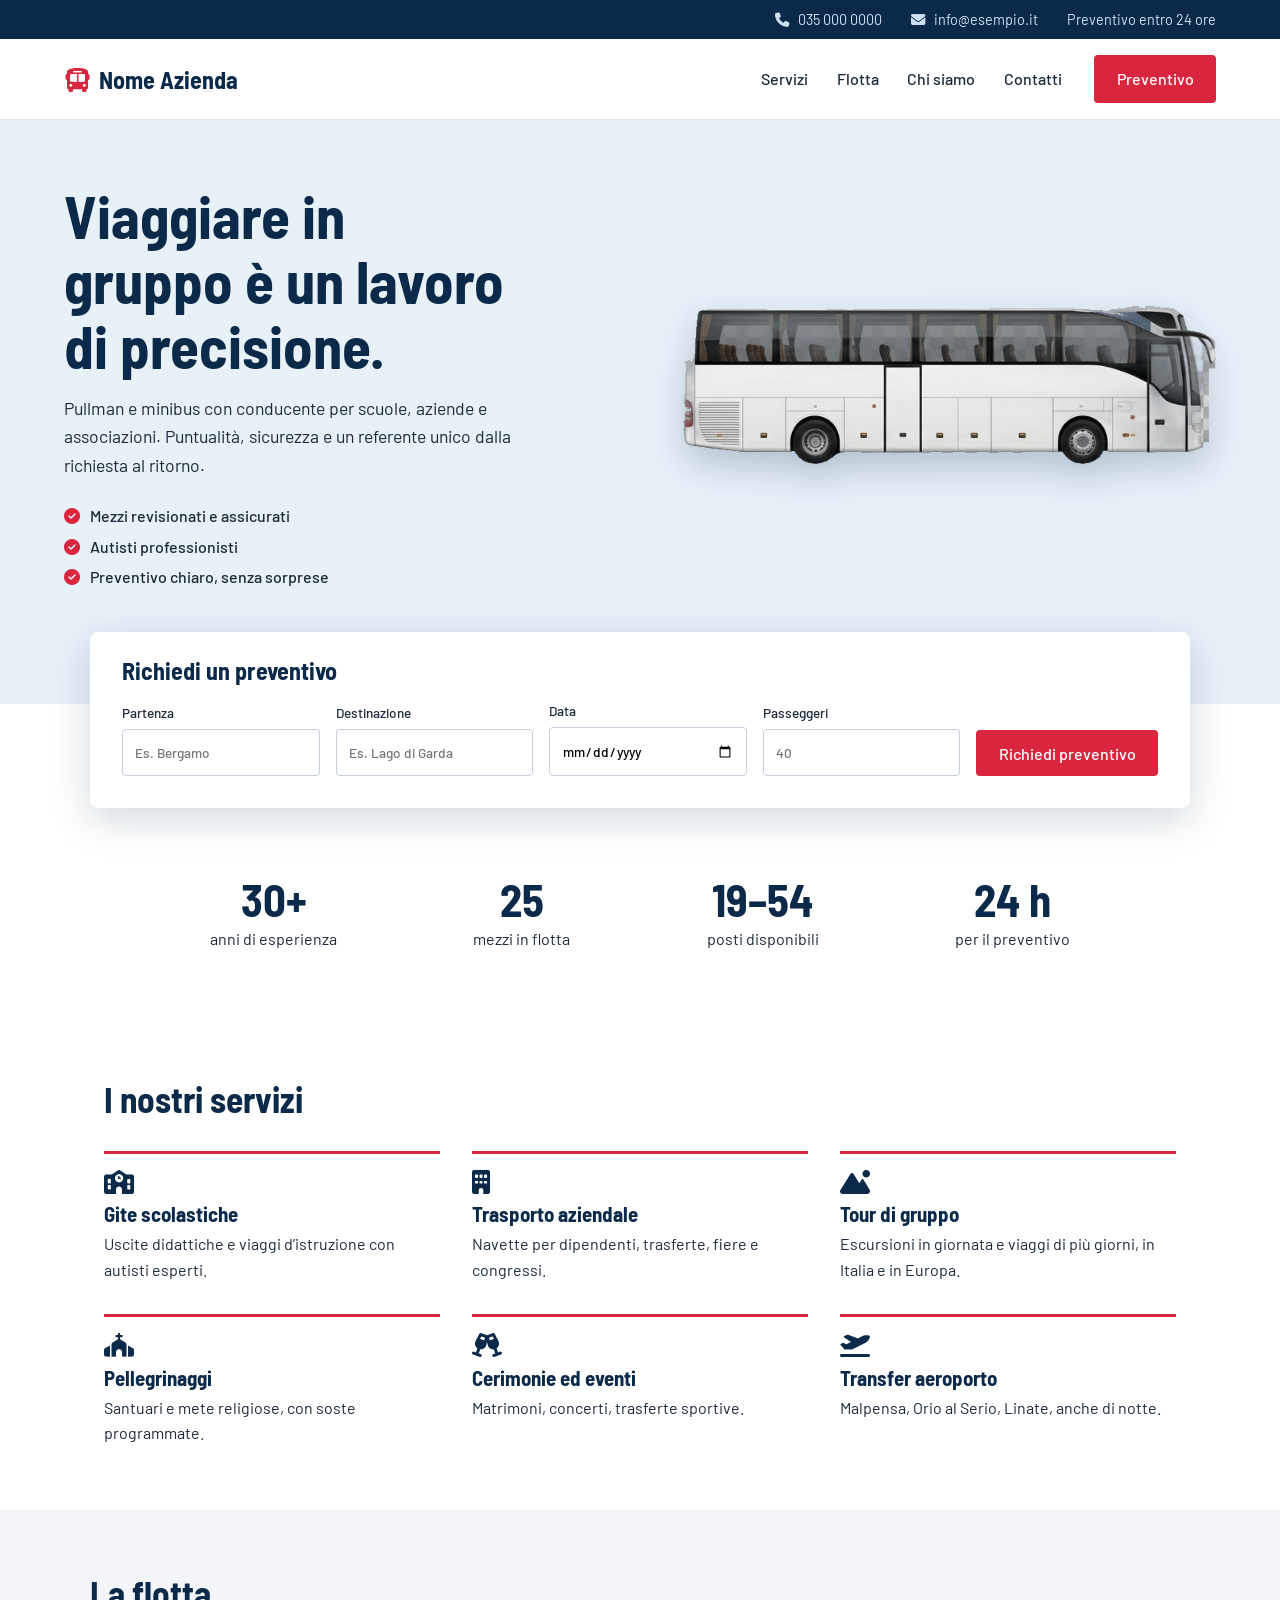
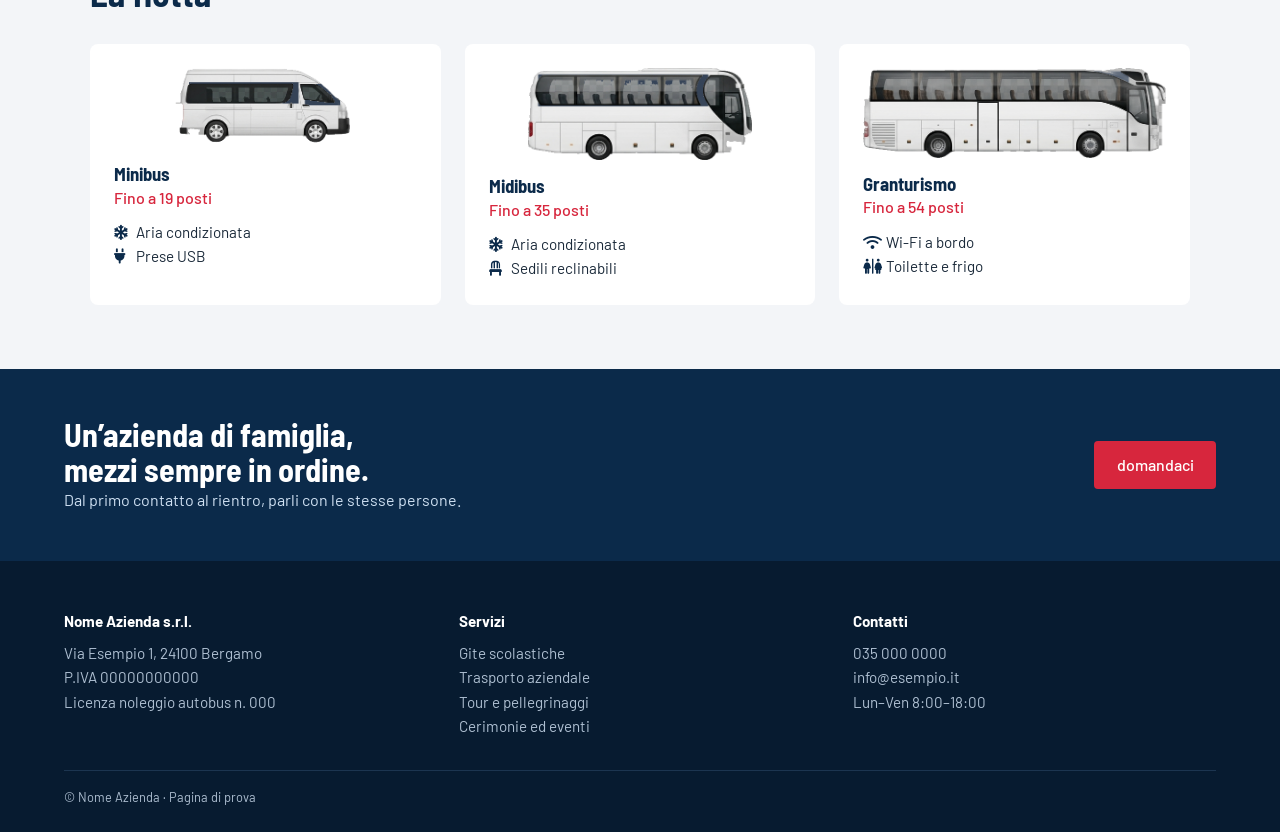
==== sito-a/index.html @ 85f65a55 "Add files via upload" ====
<!doctype html>
<html lang="it">
  <head>
    <meta charset="utf-8" />
    <meta name="viewport" content="width=device-width, initial-scale=1" />
    <link rel="preconnect" href="https://fonts.googleapis.com" />
    <title>Nome Azienda – Noleggio pullman con conducente</title>
    <link
      href="https://fonts.googleapis.com/css2?family=Barlow+Semi+Condensed:wght@600;700&family=Barlow:wght@400;500&display=swap"
      rel="stylesheet"
    />
    <link
      rel="stylesheet"
      href="https://cdnjs.cloudflare.com/ajax/libs/font-awesome/6.5.1/css/all.min.css"
    />
    <link rel="stylesheet" href="home-a.css" />
  </head>
  <body>
    <div class="utility">
      <a href="tel:+390350000000"><i class="fa-solid fa-phone"></i> 035 000 0000</a
      ><a href="mailto:info@esempio.it"><i class="fa-solid fa-envelope"></i> info@esempio.it</a
      ><span>Preventivo entro 24 ore</span>
    </div>
    <header class="nav">
      <a class="logo" href="#"><i class="fa-solid fa-bus"></i>Nome Azienda</a>
      <nav>
        <a href="#servizi">Servizi</a><a href="#flotta">Flotta</a><a href="#chi-siamo">Chi siamo</a
        ><a href="#contatti">Contatti</a>
      </nav>
      <a class="cta" href="#preventivo">Preventivo</a>
    </header>
    <section class="hero">
      <div class="hero-t">
        <h1>Viaggiare in gruppo è un lavoro di precisione.</h1>
        <p>
          Pullman e minibus con conducente per scuole, aziende e associazioni. Puntualità, sicurezza
          e un referente unico dalla richiesta al ritorno.
        </p>
        <ul>
          <li><i class="fa-solid fa-circle-check"></i>Mezzi revisionati e assicurati</li>
          <li><i class="fa-solid fa-circle-check"></i>Autisti professionisti</li>
          <li><i class="fa-solid fa-circle-check"></i>Preventivo chiaro, senza sorprese</li>
        </ul>
      </div>
      <div class="hero-i"><img src="img/granturismo.png" alt="Pullman granturismo" /></div>
    </section>
    <div class="quote-wrap" id="preventivo">
      <h2>Richiedi un preventivo</h2>
      <form class="quote" action="mailto:info@esempio.it" method="post" enctype="text/plain">
        <label>Partenza<input name="partenza" placeholder="Es. Bergamo" /></label
        ><label>Destinazione<input name="destinazione" placeholder="Es. Lago di Garda" /></label
        ><label>Data<input type="date" name="data" /></label
        ><label>Passeggeri<input type="number" min="1" name="passeggeri" placeholder="40" /></label
        ><button type="submit">Richiedi preventivo</button>
      </form>
    </div>
    <section class="numeri">
      <div><b>30+</b>anni di esperienza</div>
      <div><b>25</b>mezzi in flotta</div>
      <div><b>19–54</b>posti disponibili</div>
      <div><b>24 h</b>per il preventivo</div>
    </section>
    <section id="servizi" class="sez">
      <h2>I nostri servizi</h2>
      <ul class="servizi">
        <li>
          <i class="fa-solid fa-school"></i>
          <h3>Gite scolastiche</h3>
          <p>Uscite didattiche e viaggi d’istruzione con autisti esperti.</p>
        </li>
        <li>
          <i class="fa-solid fa-building"></i>
          <h3>Trasporto aziendale</h3>
          <p>Navette per dipendenti, trasferte, fiere e congressi.</p>
        </li>
        <li>
          <i class="fa-solid fa-mountain-sun"></i>
          <h3>Tour di gruppo</h3>
          <p>Escursioni in giornata e viaggi di più giorni, in Italia e in Europa.</p>
        </li>
        <li>
          <i class="fa-solid fa-church"></i>
          <h3>Pellegrinaggi</h3>
          <p>Santuari e mete religiose, con soste programmate.</p>
        </li>
        <li>
          <i class="fa-solid fa-champagne-glasses"></i>
          <h3>Cerimonie ed eventi</h3>
          <p>Matrimoni, concerti, trasferte sportive.</p>
        </li>
        <li>
          <i class="fa-solid fa-plane-departure"></i>
          <h3>Transfer aeroporto</h3>
          <p>Malpensa, Orio al Serio, Linate, anche di notte.</p>
        </li>
      </ul>
    </section>
    <section id="flotta" class="sez grigio">
      <h2>La flotta</h2>
      <div class="flotta">
        <article>
          <img src="img/minibus.png" alt="Minibus" style="width: 61%" />
          <h3>Minibus</h3>
          <p class="posti">Fino a 19 posti</p>
          <ul>
            <li><i class="fa-solid fa-snowflake"></i>Aria condizionata</li>
            <li><i class="fa-solid fa-plug"></i>Prese USB</li>
          </ul>
        </article>
        <article>
          <img src="img/midibus.png" alt="Midibus" style="width: 74%" />
          <h3>Midibus</h3>
          <p class="posti">Fino a 35 posti</p>
          <ul>
            <li><i class="fa-solid fa-snowflake"></i>Aria condizionata</li>
            <li><i class="fa-solid fa-chair"></i>Sedili reclinabili</li>
          </ul>
        </article>
        <article>
          <img src="img/granturismo.png" alt="Granturismo" style="width: 100%" />
          <h3>Granturismo</h3>
          <p class="posti">Fino a 54 posti</p>
          <ul>
            <li><i class="fa-solid fa-wifi"></i>Wi‑Fi a bordo</li>
            <li><i class="fa-solid fa-restroom"></i>Toilette e frigo</li>
          </ul>
        </article>
      </div>
    </section>
    <section id="chi-siamo" class="banda">
      <div>
        <h2>Un’azienda di famiglia, mezzi sempre in ordine.</h2>
        <p>Dal primo contatto al rientro, parli con le stesse persone.</p>
      </div>
      <a class="cta" href="#preventivo">domandaci</a>
    </section>
    <div id="contatti"></div>
    <footer>
      <div class="fcol">
        <b>Nome Azienda s.r.l.</b>
        <p>
          Via Esempio 1, 24100 Bergamo<br />P.IVA 00000000000<br />Licenza noleggio autobus n. 000
        </p>
      </div>
      <div class="fcol">
        <b>Servizi</b>
        <p>
          Gite scolastiche<br />Trasporto aziendale<br />Tour e pellegrinaggi<br />Cerimonie ed
          eventi
        </p>
      </div>
      <div class="fcol">
        <b>Contatti</b>
        <p>035 000 0000<br />info@esempio.it<br />Lun–Ven 8:00–18:00</p>
      </div>
      <p class="copy">© Nome Azienda · Pagina di prova</p>
    </footer>
  </body>
</html>
---- sito-a/home-a.css ----
:root {
  --navy: #0b2a4a;
  --rosso: #d7263d;
  --cielo: #e8f0f8;
  --testo: #1b2a3a;
  --grigio: #f3f5f8;
}
* {
  box-sizing: border-box;
  margin: 0;
}
body {
  font-family: Barlow, system-ui, sans-serif;
  color: var(--testo);
  line-height: 1.6;
}
h1,
h2,
h3 {
  font-family: "Barlow Semi Condensed", sans-serif;
  font-weight: 700;
  line-height: 1.1;
  color: var(--navy);
}
a {
  color: inherit;
}
:focus-visible {
  outline: 3px solid var(--rosso);
  outline-offset: 3px;
}
.utility {
  background: var(--navy);
  color: #cfe0f2;
  font-size: 0.9rem;
  display: flex;
  gap: 1.8rem;
  padding: 0.5rem 5vw;
  justify-content: flex-end;
}
.utility a {
  text-decoration: none;
}
.utility i {
  margin-right: 0.4rem;
}
.nav {
  display: flex;
  align-items: center;
  gap: 2rem;
  padding: 1rem 5vw;
  border-bottom: 1px solid #dde4ec;
}
.logo {
  font: 700 1.5rem "Barlow Semi Condensed";
  color: var(--navy);
  text-decoration: none;
  margin-right: auto;
}
.logo i {
  color: var(--rosso);
  margin-right: 0.5rem;
}
.nav nav a {
  margin-left: 1.8rem;
  text-decoration: none;
  font-weight: 500;
}
.nav nav a:hover {
  color: var(--rosso);
}
.cta {
  background: var(--rosso);
  color: #fff;
  padding: 0.7rem 1.4rem;
  border-radius: 4px;
  font-weight: 500;
  text-decoration: none;
}
.cta:hover {
  background: var(--navy);
}
.hero {
  display: grid;
  grid-template-columns: 1.1fr 1fr;
  align-items: center;
  gap: 2rem;
  padding: 4rem 5vw 7rem;
  background: var(--cielo);
}
.hero h1 {
  font-size: clamp(2.2rem, 4.6vw, 3.7rem);
  margin-bottom: 1rem;
  max-width: 15ch;
}
.hero p {
  max-width: 50ch;
  font-size: 1.1rem;
  margin-bottom: 1.4rem;
}
.hero li {
  list-style: none;
  padding: 0.15rem 0;
  font-weight: 500;
}
.hero li i {
  color: var(--rosso);
  margin-right: 0.6rem;
}
.hero ul {
  padding: 0;
}
.hero-i img {
  width: 100%;
  filter: drop-shadow(0 14px 18px rgba(11, 42, 74, 0.25));
}
.quote-wrap {
  max-width: 1100px;
  margin: -4.5rem auto 0;
  background: #fff;
  padding: 1.6rem 2rem 2rem;
  border-radius: 8px;
  box-shadow: 0 12px 40px rgba(11, 42, 74, 0.18);
  position: relative;
}
.quote-wrap h2 {
  font-size: 1.5rem;
  margin-bottom: 1rem;
}
.quote {
  display: grid;
  grid-template-columns: repeat(4, 1fr) auto;
  gap: 1rem;
  align-items: end;
}
.quote label {
  display: flex;
  flex-direction: column;
  font-size: 0.85rem;
  font-weight: 500;
  gap: 0.3rem;
}
.quote input {
  padding: 0.75rem;
  border: 1px solid #c5d0dc;
  border-radius: 4px;
  font: inherit;
}
.quote button {
  background: var(--rosso);
  color: #fff;
  border: 0;
  border-radius: 4px;
  padding: 0.85rem 1.4rem;
  font: 500 1rem Barlow;
  cursor: pointer;
}
.quote button:hover {
  background: var(--navy);
}
.numeri {
  display: flex;
  justify-content: space-around;
  flex-wrap: wrap;
  gap: 1.5rem;
  max-width: 1100px;
  margin: 0 auto;
  padding: 4rem 5vw;
  text-align: center;
}
.numeri b {
  display: block;
  font: 700 2.8rem "Barlow Semi Condensed";
  color: var(--navy);
}
.sez {
  padding: 4rem 5vw;
  max-width: 1200px;
  margin: 0 auto;
}
.sez h2 {
  font-size: 2.2rem;
  margin-bottom: 2rem;
}
.grigio {
  max-width: none;
  background: var(--grigio);
}
.grigio > * {
  max-width: 1100px;
  margin-left: auto;
  margin-right: auto;
}
.servizi {
  list-style: none;
  padding: 0;
  display: grid;
  grid-template-columns: repeat(3, 1fr);
  gap: 2rem;
}
.servizi li {
  border-top: 3px solid var(--rosso);
  padding-top: 1rem;
}
.servizi i {
  font-size: 1.5rem;
  color: var(--navy);
  margin-bottom: 0.6rem;
}
.servizi h3 {
  font-size: 1.3rem;
  margin-bottom: 0.3rem;
}
.flotta {
  display: grid;
  grid-template-columns: repeat(3, 1fr);
  gap: 1.5rem;
}
.flotta article {
  background: #fff;
  padding: 1.5rem;
  border-radius: 8px;
  display: flex;
  flex-direction: column;
}
.flotta img {
  margin: 0 auto 1rem;
  display: block;
}
.posti {
  color: var(--rosso);
  font-weight: 500;
  margin-bottom: 0.6rem;
}
.flotta ul {
  list-style: none;
  padding: 0;
  font-size: 0.95rem;
}
.flotta li i {
  width: 1.4rem;
  color: var(--navy);
}
.banda {
  display: flex;
  align-items: center;
  justify-content: space-between;
  gap: 2rem;
  background: var(--navy);
  padding: 3rem 5vw;
  color: #cfe0f2;
}
.banda h2 {
  color: #fff;
  font-size: 2rem;
  max-width: 22ch;
}
footer {
  display: grid;
  grid-template-columns: repeat(3, 1fr);
  gap: 2rem;
  padding: 3rem 5vw 1.5rem;
  background: #071b30;
  color: #aebfd1;
  font-size: 0.95rem;
}
footer b {
  color: #fff;
  display: block;
  margin-bottom: 0.5rem;
}
.copy {
  grid-column: 1/-1;
  font-size: 0.8rem;
  border-top: 1px solid #1c3550;
  padding-top: 1rem;
}
@media (max-width: 900px) {
  .hero,
  .servizi,
  .flotta,
  footer {
    grid-template-columns: 1fr;
  }
  .quote {
    grid-template-columns: 1fr 1fr;
  }
  .nav nav {
    display: none;
  }
  .banda {
    flex-direction: column;
    align-items: flex-start;
  }
  .utility span {
    display: none;
  }
}
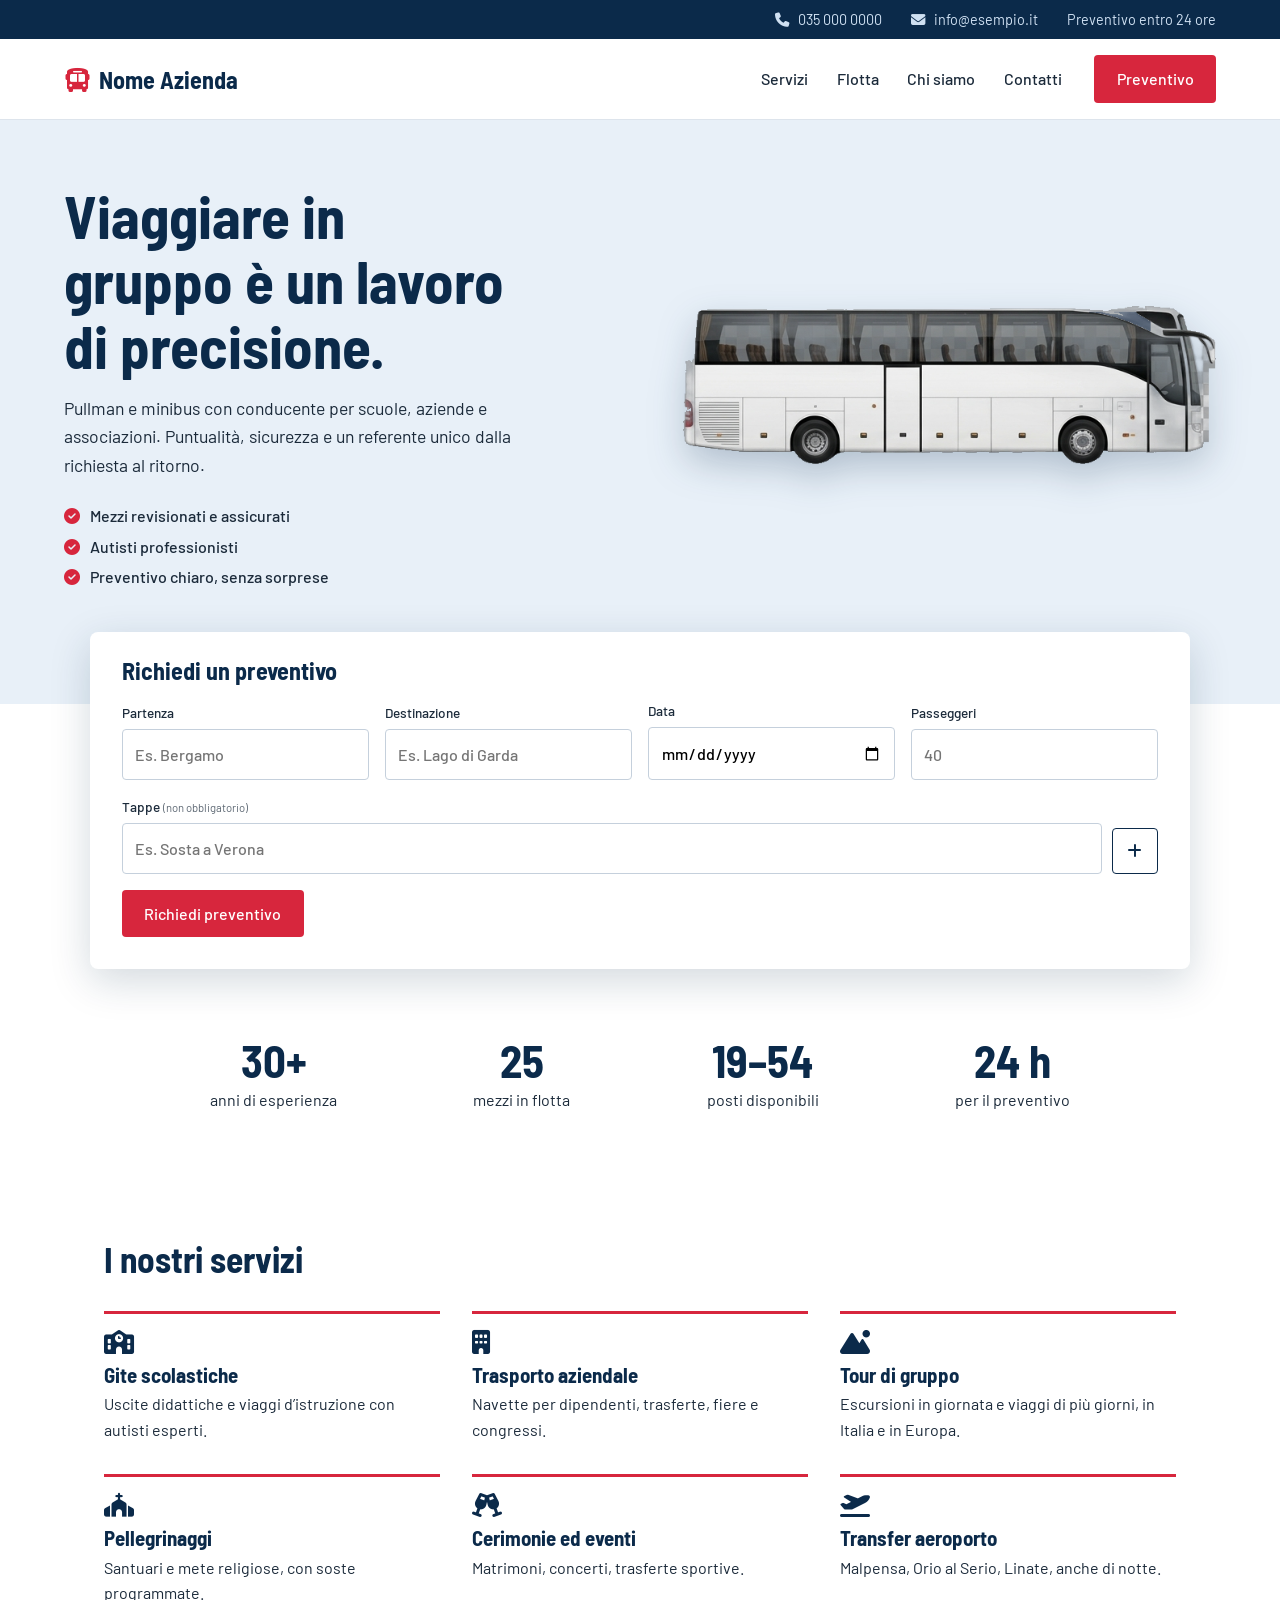
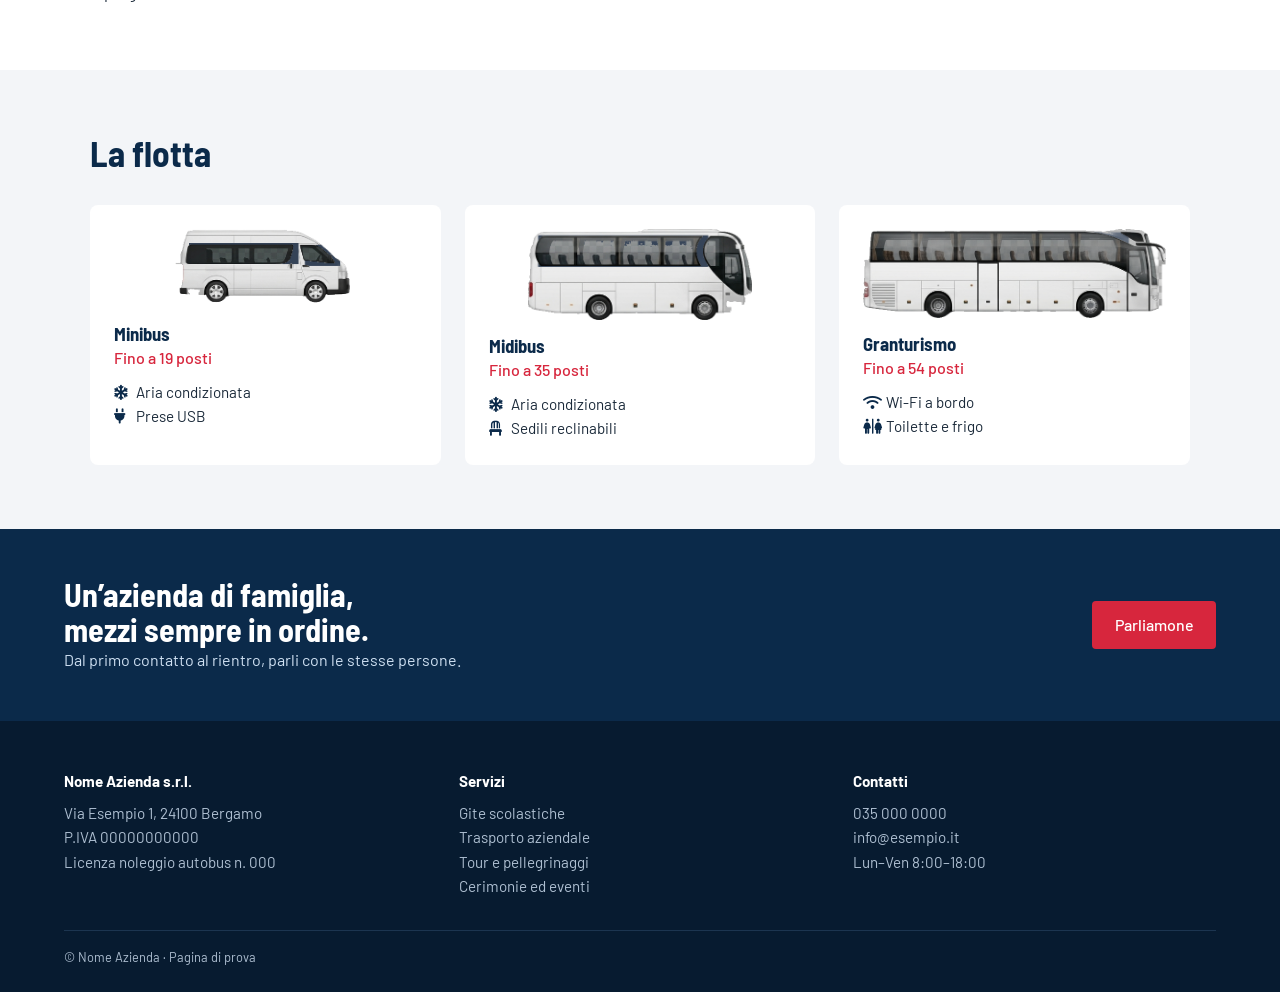
==== commit 7c608c6b: "Add files via upload" ====
--- a/sito-a/index.html
+++ b/sito-a/index.html
@@ -50,8 +50,19 @@
         <label>Partenza<input name="partenza" placeholder="Es. Bergamo" /></label
         ><label>Destinazione<input name="destinazione" placeholder="Es. Lago di Garda" /></label
         ><label>Data<input type="date" name="data" /></label
-        ><label>Passeggeri<input type="number" min="1" name="passeggeri" placeholder="40" /></label
-        ><button type="submit">Richiedi preventivo</button>
+        ><label>Passeggeri<input type="number" min="1" name="passeggeri" placeholder="40" /></label>
+        <div class="tappe" id="tappe">
+          <div class="tappa">
+            <label
+              ><span class="t">Tappe <small>(non obbligatorio)</small></span
+              ><input name="tappa1" placeholder="Es. Sosta a Verona"
+            /></label>
+            <button type="button" class="piu" aria-label="Aggiungi un’altra tappa">
+              <i class="fa-solid fa-plus"></i>
+            </button>
+          </div>
+        </div>
+        <button type="submit">Richiedi preventivo</button>
       </form>
     </div>
     <section class="numeri">
@@ -132,7 +143,7 @@
         <h2>Un’azienda di famiglia, mezzi sempre in ordine.</h2>
         <p>Dal primo contatto al rientro, parli con le stesse persone.</p>
       </div>
-      <a class="cta" href="#preventivo">domandaci</a>
+      <a class="cta" href="#preventivo">Parliamone</a>
     </section>
     <div id="contatti"></div>
     <footer>
@@ -155,5 +166,6 @@
       </div>
       <p class="copy">© Nome Azienda · Pagina di prova</p>
     </footer>
+    <script src="preventivo.js"></script>
   </body>
 </html>
--- a/sito-a/home-a.css
+++ b/sito-a/home-a.css
@@ -296,3 +296,103 @@
     display: none;
   }
 }
+
+/* ---- Modulo preventivo: tappe facoltative + correzioni per telefono ---- */
+body {
+  overflow-x: hidden;
+}
+.quote > * {
+  min-width: 0;
+}
+.quote input {
+  width: 100%;
+  min-width: 0;
+  min-height: 2.9rem;
+  font-size: 1rem;
+  -webkit-appearance: none;
+  appearance: none;
+}
+.tappe {
+  grid-column: 1/-1;
+  display: flex;
+  flex-direction: column;
+  gap: 0.7rem;
+}
+.tappa {
+  display: flex;
+  gap: 0.6rem;
+  align-items: flex-end;
+}
+.tappa label {
+  flex: 1;
+  min-width: 0;
+}
+.tappa small {
+  font-weight: 400;
+  opacity: 0.7;
+}
+.quote .piu,
+.quote .meno {
+  flex: none;
+  width: 2.9rem;
+  height: 2.9rem;
+  padding: 0;
+  cursor: pointer;
+  display: grid;
+  place-items: center;
+  font-size: 1rem;
+}
+.quote {
+  grid-template-columns: repeat(4, 1fr);
+}
+.quote button[type="submit"] {
+  grid-column: 1/-1;
+  justify-self: start;
+}
+.quote .piu,
+.quote .meno {
+  background: #fff;
+  color: var(--navy);
+  border: 1.5px solid var(--navy);
+  border-radius: 4px;
+}
+.quote .piu:hover,
+.quote .meno:hover {
+  background: var(--navy);
+  color: #fff;
+}
+@media (max-width: 600px) {
+  .hero > * {
+    min-width: 0;
+  }
+  .hero {
+    padding: 2.5rem 5vw 6rem;
+  }
+  .nav {
+    gap: 1rem;
+    padding: 0.8rem 4vw;
+  }
+  .cta {
+    padding: 0.6rem 1rem;
+    font-size: 0.9rem;
+  }
+  .logo {
+    font-size: 1.25rem;
+  }
+  .quote-wrap {
+    margin: -4.5rem 4vw 0;
+    padding: 1.2rem;
+  }
+  .quote {
+    grid-template-columns: 1fr;
+  }
+  .quote button[type="submit"] {
+    justify-self: stretch;
+  }
+  .numeri {
+    padding: 3rem 5vw;
+  }
+  .banda h2 {
+    font-size: 1.6rem;
+  }
+}
